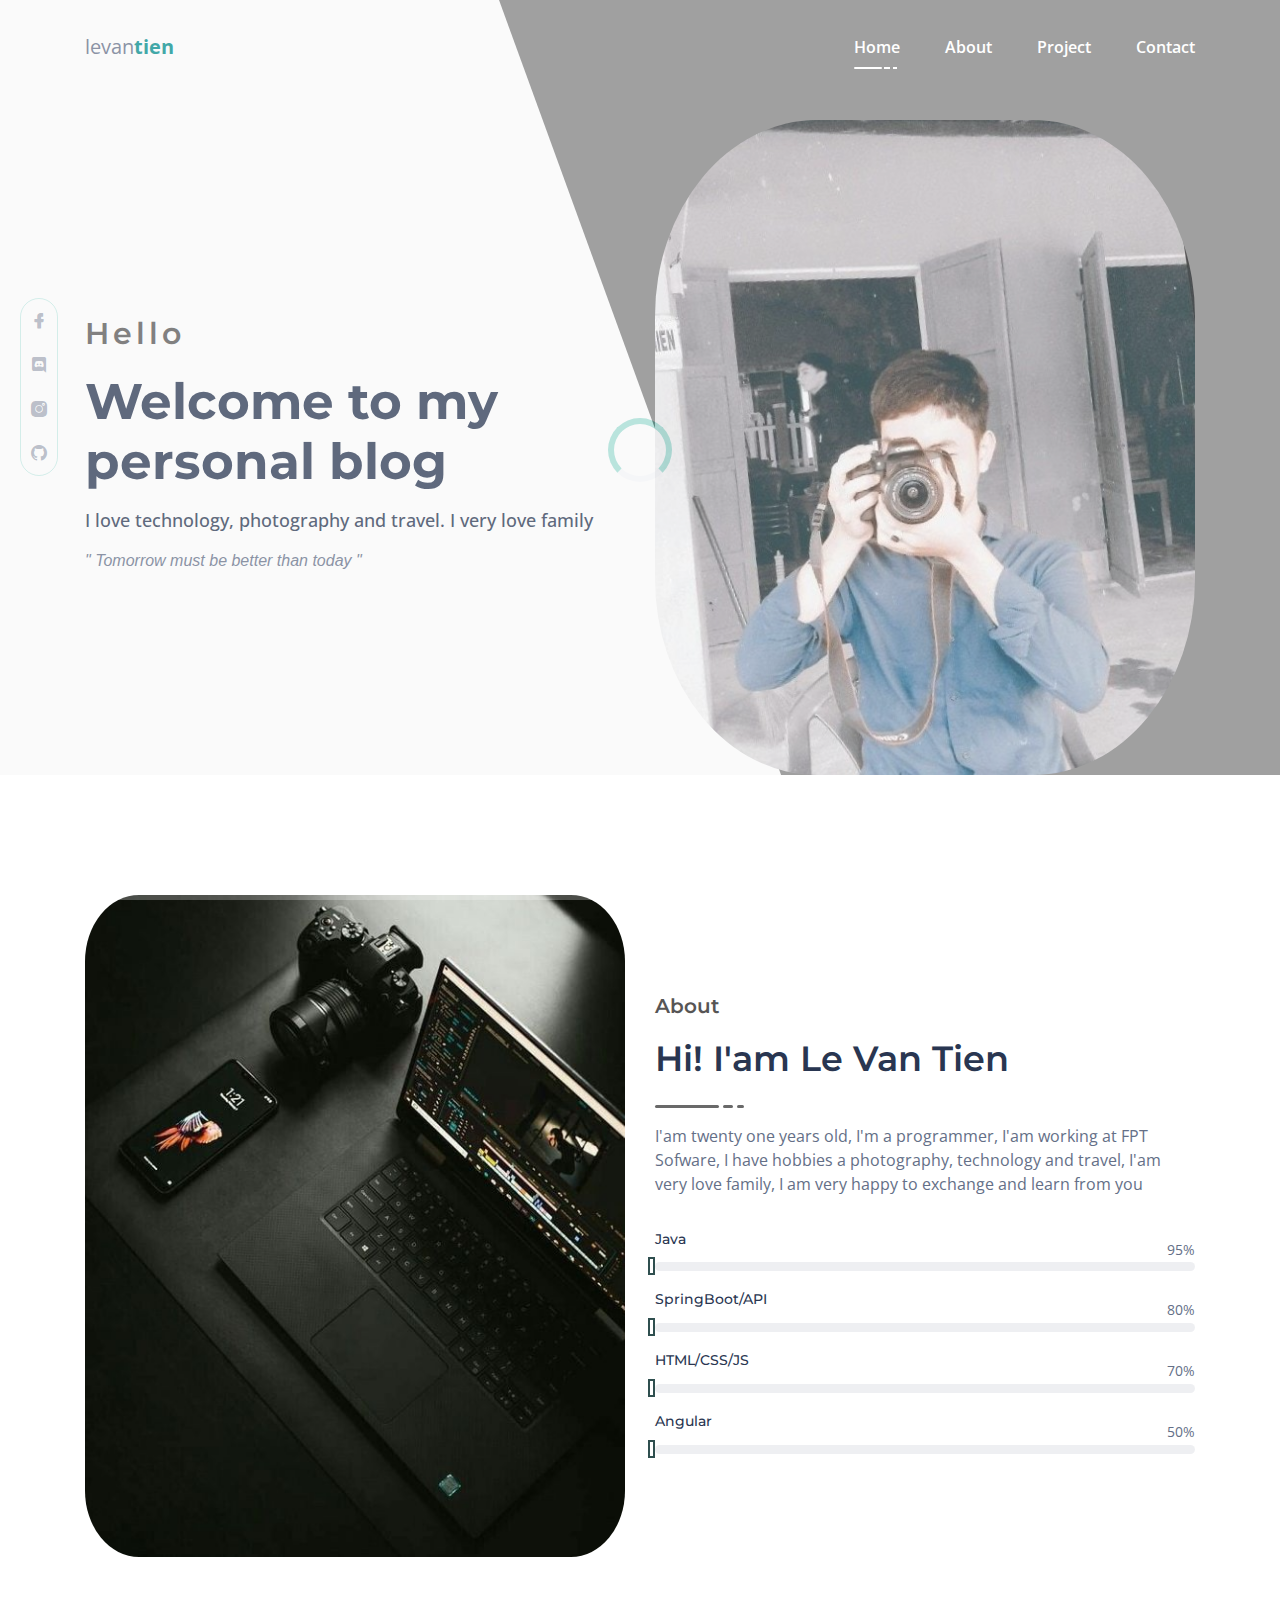
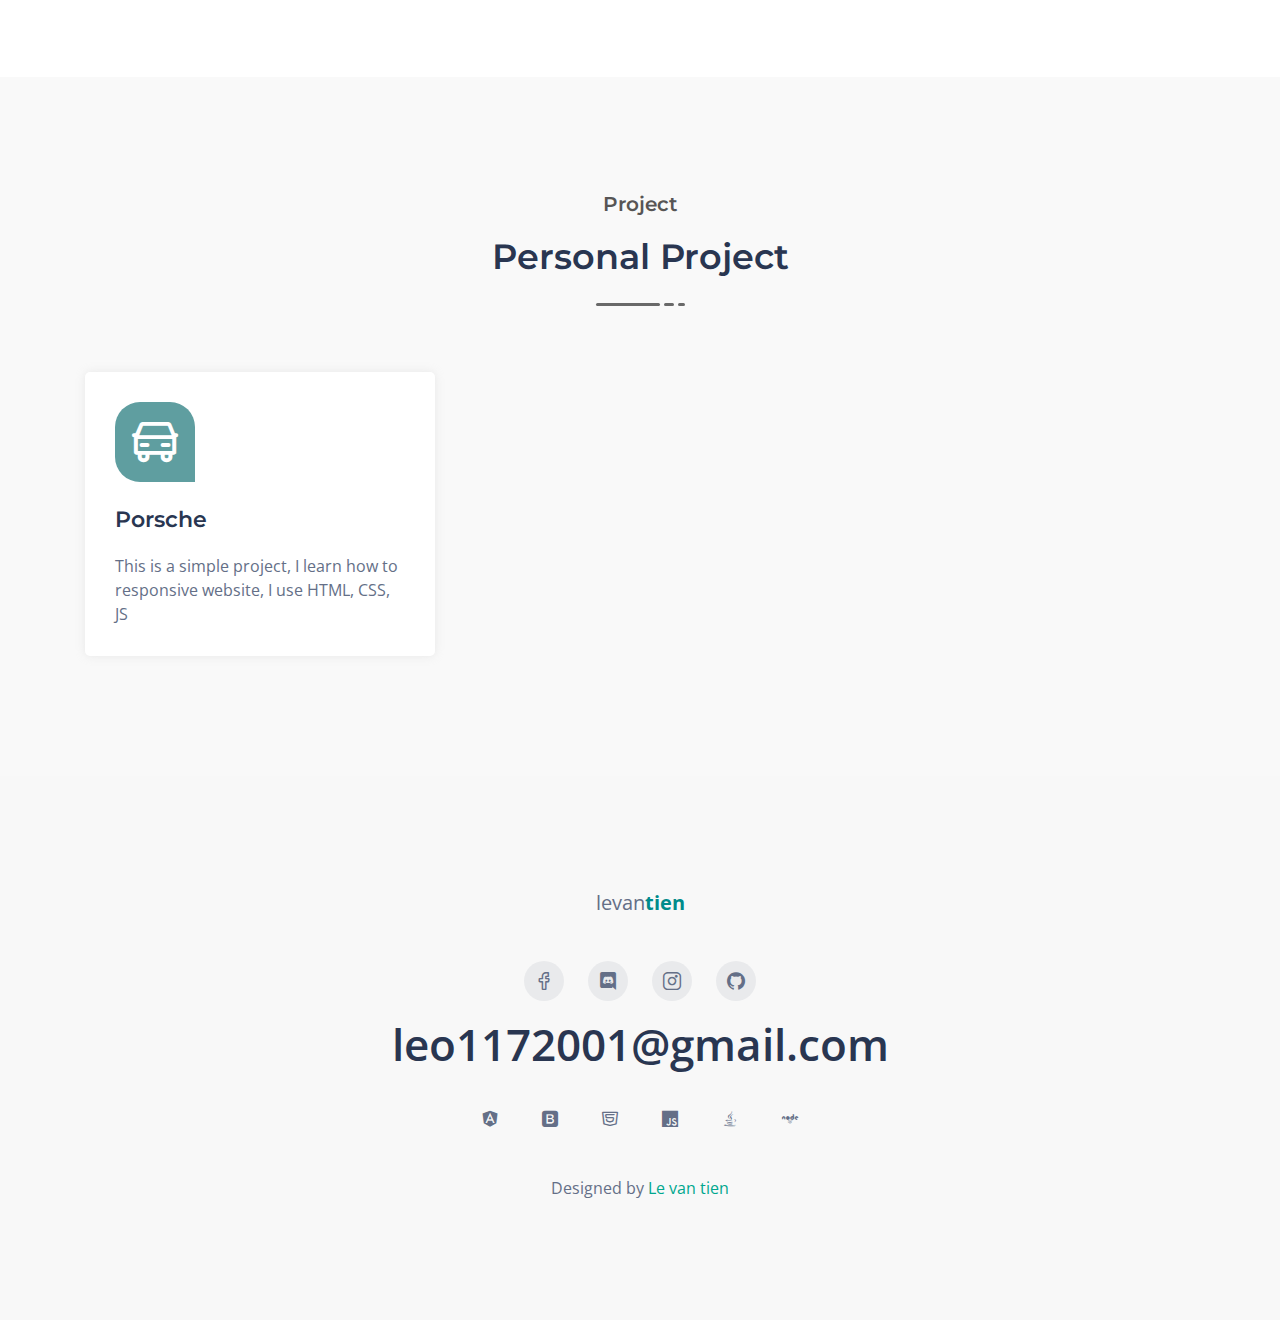
==== index.html @ 3867d3ed "update" ====
<!doctype html>
<html class="no-js" lang="en">

<head>
    <meta charset="utf-8">

    <!--====== Title ======-->
    <title>Lê Văn Tiền - Development</title>

    <meta name="description" content="">
    <meta name="viewport" content="width=device-width, initial-scale=1">

    <!--====== Favicon Icon ======-->
    <link rel="shortcut icon" href="assets/images/favicon.png" type="image/png">

    <!--====== Slick CSS ======-->
    <link rel="stylesheet" href="assets/css/animate.css">

    <!--====== LineIcons CSS ======-->
    <link rel="stylesheet" href="assets/css/lineicons.css">

    <!--====== Bootstrap CSS ======-->
    <link rel="stylesheet" href="assets/css/bootstrap.min.css">

    <!--====== Default CSS ======-->
    <link rel="stylesheet" href="assets/css/default.css">

    <!--====== Style CSS ======-->
    <link rel="stylesheet" href="assets/css/style.css">

</head>

<body>

    <!--====== PRELOADER PART START ======-->

    <div class="preloader">
        <div class="loader">
            <div class="ytp-spinner">
                <div class="ytp-spinner-container">
                    <div class="ytp-spinner-rotator">
                        <div class="ytp-spinner-left">
                            <div class="ytp-spinner-circle"></div>
                        </div>
                        <div class="ytp-spinner-right">
                            <div class="ytp-spinner-circle"></div>
                        </div>
                    </div>
                </div>
            </div>
        </div>
    </div>

    <!--====== PRELOADER PART ENDS ======-->


    <!--====== HEADER PART START ======-->

    <section class="header_area">
        <div class="header_navbar">
            <div class="container">
                <div class="row">
                    <div class="col-lg-12">
                        <nav class="navbar navbar-expand-lg">
                            <a class="navbar-brand" href="index.html">
                                <p style="font-size: 20px;">levan<b style="color: darkcyan;">tien</b></p>
                            </a>
                            <button class="navbar-toggler" type="button" data-toggle="collapse"
                                data-target="#navbarSupportedContent" aria-controls="navbarSupportedContent"
                                aria-expanded="false" aria-label="Toggle navigation">
                                <span class="toggler-icon"></span>
                                <span class="toggler-icon"></span>
                                <span class="toggler-icon"></span>
                            </button>

                            <div class="collapse navbar-collapse sub-menu-bar" id="navbarSupportedContent">
                                <ul id="nav" class="navbar-nav ml-auto">
                                    <li class="nav-item active">
                                        <a class="page-scroll" href="#home">Home<span></span></a>
                                    </li>
                                    <li class="nav-item">
                                        <a class="page-scroll" href="#about">About<span></span></a>
                                    </li>
                                    <li class="nav-item">
                                        <a class="page-scroll" href="#services">Project<span></span></a>
                                    </li>
                                    <li class="nav-item">
                                        <a class="page-scroll" href="#project">Contact<span></span></a>
                                    </li>
                                </ul>
                            </div> <!-- navbar collapse -->
                        </nav> <!-- navbar -->
                    </div>
                </div> <!-- row -->
            </div> <!-- container -->
        </div> <!-- header navbar -->

        <div id="home" class="header_hero">
            <ul class="header_social d-none d-lg-block">
                <li><a href="https://www.facebook.com/touliver.tien/"><i class="lni lni-facebook-filled"></i></a></li>
                <li><a href="#"><i class="lni lni-discord"></i></a></li>
                <li><a href="https://www.instagram.com/l.v.tien117/"><i class="lni lni-instagram-filled"></i></a></li>
                <li><a href="https://github.com/MoneyDevlp"><i class="lni lni-github-original"></i></a></li>
            </ul>
            <div class="container">
                <div class="row align-items-center justify-content-center justify-content-lg-between">
                    <div class="col-lg-6">
                        <div class="header_hero_content mt-45">
                            <h5 class="header_sub_title wow fadeInUp" data-wow-duration="1.3s" data-wow-delay="0.2s">
                                Hello</h5>
                            <h2 class="header_title wow fadeInUp" data-wow-duration="1.3s" data-wow-delay="0.5s">Welcome
                                to my personal blog
                            </h2>
                            <span class="wow fadeInUp" data-wow-duration="1.3s" data-wow-delay="0.8s">I love technology,
                                photography and travel. I very love family</span>
                            <p class="wow fadeInUp" data-wow-duration="1.3s" data-wow-delay="1.1s"
                                style="font-style: italic;font-family: 'Gill Sans', 'Gill Sans MT', Calibri, 'Trebuchet MS', sans-serif;">
                                " Tomorrow must be
                                better than today "</p>
                            <!-- <a href="#" rel="nofollow" class="main-btn wow fadeInUp" data-wow-duration="1.3s"
                                data-wow-delay="1.4s">Click here to<i class="lni lni-cool"></i></a> -->
                        </div> <!-- header hero content -->
                    </div>
                    <div class="col-lg-6 col-md-6 col-sm-7">
                        <div class="header_hero_image mt-50 wow fadeInRightBig" data-wow-duration="1.3s"
                            data-wow-delay="1.8s">
                            <img src="assets/images/vantien.jpg " style="border-radius: 30%;" alt="hero">
                        </div> <!-- header hero image -->
                    </div>
                </div> <!-- row -->
            </div> <!-- container -->
            <div class="header_hero_shape d-none d-lg-block"></div> <!-- header hero shape -->
        </div> <!-- header hero -->
    </section>

    <!--====== HEADER PART ENDS ======-->

    <!--====== ABOUT PART START ======-->

    <section id="about" class="about_area pt-70 pb-120">
        <div class="container">
            <div class="row align-items-center justify-content-center">
                <div class="col-lg-6 col-md-9">
                    <div class="about_image mt-50 wow fadeInRightBig" data-wow-duration="1.3s" data-wow-delay="0.5s">
                        <img src="assets/images/about.jpg" style="border-radius: 10%;" alt="Hero">
                    </div> <!-- about image -->
                </div>
                <div class="col-lg-6">
                    <div class="about_content mt-45 wow fadeInLeftBig" data-wow-duration="1.3s" data-wow-delay="0.5s">
                        <div class="section_title">
                            <h5 class="sub_title">About</h5>
                            <h3 class="main_title">Hi! I'am Le Van Tien</h3>
                            <ul class="line">
                                <li></li>
                                <li></li>
                                <li></li>
                            </ul>
                        </div> <!-- section title -->
                        <p>I'am twenty one years old, I'm a programmer, I'am working at FPT Sofware, I have hobbies a
                            photography, technology and travel, I'am very love family, I am very happy to exchange and
                            learn from you </p>
                        <div class="about_skills pt-15">
                            <div class="skill_item mt-20">
                                <div class="skill_header">
                                    <h6 class="skill_title">Java</h6>
                                    <div class="skill_percentage">
                                        <p><span class="counter">95</span>%</p>
                                    </div>
                                </div>
                                <div class="skill_bar">
                                    <div class="bar_inner">
                                        <div class="bar progress_line" data-width="95"></div>
                                    </div>
                                </div>
                            </div> <!-- skill item -->
                            <div class="skill_item mt-20">
                                <div class="skill_header">
                                    <h6 class="skill_title">SpringBoot/API</h6>
                                    <div class="skill_percentage">
                                        <p><span class="counter">80</span>%</p>
                                    </div>
                                </div>
                                <div class="skill_bar">
                                    <div class="bar_inner">
                                        <div class="bar progress_line" data-width="80"></div>
                                    </div>
                                </div>
                            </div> <!-- skill item -->
                            <div class="skill_item mt-20">
                                <div class="skill_header">
                                    <h6 class="skill_title">HTML/CSS/JS</h6>
                                    <div class="skill_percentage">
                                        <p><span class="counter">70</span>%</p>
                                    </div>
                                </div>
                                <div class="skill_bar">
                                    <div class="bar_inner">
                                        <div class="bar progress_line" data-width="70"></div>
                                    </div>
                                </div>
                            </div> <!-- skill item -->
                            <div class="skill_item mt-20">
                                <div class="skill_header">
                                    <h6 class="skill_title">Angular</h6>
                                    <div class="skill_percentage">
                                        <p><span class="counter">50</span>%</p>
                                    </div>
                                </div>
                                <div class="skill_bar">
                                    <div class="bar_inner">
                                        <div class="bar progress_line" data-width="50"></div>
                                    </div>
                                </div>
                            </div> <!-- skill item -->
                        </div> <!-- about skill -->
                    </div> <!-- about content -->
                </div>
            </div> <!-- row -->
        </div> <!-- container -->
    </section>

    <!--====== ABOUT PART ENDS ======-->

    <!--====== SERVICES PART START ======-->

    <section id="services" class="services_area pt-115 pb-120">
        <div class="container">
            <div class="row justify-content-center">
                <div class="col-lg-6">
                    <div class="section_title text-center pb-30">
                        <h5 class="sub_title">Project</h5>
                        <h3 class="main_title">Personal Project</h3>
                        <ul class="line">
                            <li></li>
                            <li></li>
                            <li></li>
                        </ul>
                    </div> <!-- section title -->
                </div>
            </div> <!-- row -->
            <div class="row">
                <div class="col-lg-4 col-sm-6">
                    <div class="single_service mt-30 wow fadeInUpBig" data-wow-duration="1.3s" data-wow-delay="0.2s">
                        <div class="service_icon">
                            <i class="lni lni-car-alt"></i>
                        </div>
                        <div class="service_content">
                            <h4 class="service_title"><a href="#">Porsche</a></h4>
                            <p>This is a simple project, I learn how to responsive website, I use HTML, CSS, JS</p>
                        </div>
                    </div> <!-- single service -->
                </div>
            </div> <!-- row -->
        </div> <!-- container -->
    </section>

    <!--====== SERVICES PART ENDS ======-->

    <!--====== FOOTER PART START ======-->

    <footer id="footer" class="footer_area gray-bg pt-115 pb-120">
        <div class="container">
            <div class="row">
                <div class="col-lg-12">
                    <div class="footer_content text-center">
                        <a href="#">
                            <p style="font-size: 20px;">levan<b style="color: darkcyan;">tien</b></p>
                        </a>
                        <ul class="footer_social">
                            <li><a href="https://www.facebook.com/touliver.tien/"><i class="lni lni-facebook"></i></a>
                            </li>
                            <li><a href="#"><i class="lni lni-discord"></i></a></li>
                            <li><a href="https://www.instagram.com/l.v.tien117/"><i class="lni lni-instagram"></i></a>
                            </li>
                            <li><a href="https://github.com/MoneyDevlp"><i class="lni lni-github-original"></i></a></li>
                        </ul>
                        <span class="email">leo1172001@gmail.com</span>
                        <ul class="footer_menu">
                            <li><i class="lni lni-angular"></i></li>
                            <li><i class="lni lni-bootstrap"></i></li>
                            <li><i class="lni lni-html5"></i></li>
                            <li><i class="lni lni-javascript"></i></li>
                            <li><i class="lni lni-java"></i></li>
                            <li><i class="lni lni-nodejs-alt"></i></li>
                        </ul>
                        <p class="credit pt-45">Designed by <a href="https://uideck.com/" rel="nofollow">Le van tien</a>
                        </p>
                    </div> <!-- footer content -->
                </div>
            </div> <!-- row -->
        </div> <!-- container -->
    </footer>

    <!--====== FOOTER PART ENDS ======-->

    <!--====== PART START ======-->

    <!--
    <section class="">
        <div class="container">
            <div class="row">
                <div class="col-lg-">
                    
                </div>
            </div>
        </div>
    </section>
-->

    <!--====== PART ENDS ======-->

    <!-- row -->


    <!--====== Jquery js ======-->
    <script src="assets/js/vendor/jquery-1.12.4.min.js"></script>
    <script src="assets/js/vendor/modernizr-3.7.1.min.js"></script>

    <!--====== Bootstrap js ======-->
    <script src="assets/js/popper.min.js"></script>
    <script src="assets/js/bootstrap.min.js"></script>


    <!--====== Appear js ======-->
    <script src="assets/js/jquery.appear.min.js"></script>

    <!--====== Scrolling Nav js ======-->
    <script src="assets/js/jquery.easing.min.js"></script>
    <script src="assets/js/scrolling-nav.js"></script>

    <!--====== Main js ======-->
    <script src="assets/js/main.js"></script>

</body>

</html>
---- assets/css/default.css ----
/* Deafult Margin & Padding */
/*-- Margin Top --*/
.mt-5 {
	margin-top: 5px;
}
.mt-10 {
	margin-top: 10px;
}
.mt-15 {
	margin-top: 15px;
}
.mt-20 {
	margin-top: 20px;
}
.mt-25 {
	margin-top: 25px;
}
.mt-30 {
	margin-top: 30px;
}
.mt-35 {
	margin-top: 35px;
}
.mt-40 {
	margin-top: 40px;
}
.mt-45 {
	margin-top: 45px;
}
.mt-50 {
	margin-top: 50px;
}
.mt-55 {
	margin-top: 55px;
}
.mt-60 {
	margin-top: 60px;
}
.mt-65 {
	margin-top: 65px;
}
.mt-70 {
	margin-top: 70px;
}
.mt-75 {
	margin-top: 75px;
}
.mt-80 {
	margin-top: 80px;
}
.mt-85 {
	margin-top: 85px;
}
.mt-90 {
	margin-top: 90px;
}
.mt-95 {
	margin-top: 95px;
}
.mt-100 {
	margin-top: 100px;
}
.mt-105 {
	margin-top: 105px;
}
.mt-110 {
	margin-top: 110px;
}
.mt-115 {
	margin-top: 115px;
}
.mt-120 {
	margin-top: 120px;
}
.mt-125 {
	margin-top: 125px;
}
.mt-130 {
	margin-top: 130px;
}
.mt-135 {
	margin-top: 135px;
}
.mt-140 {
	margin-top: 140px;
}
.mt-145 {
	margin-top: 145px;
}
.mt-150 {
	margin-top: 150px;
}
.mt-155 {
	margin-top: 155px;
}
.mt-160 {
	margin-top: 160px;
}
.mt-165 {
	margin-top: 165px;
}
.mt-170 {
	margin-top: 170px;
}
.mt-175 {
	margin-top: 175px;
}
.mt-180 {
	margin-top: 180px;
}
.mt-185 {
	margin-top: 185px;
}
.mt-190 {
	margin-top: 190px;
}
.mt-195 {
	margin-top: 195px;
}
.mt-200 {
	margin-top: 200px;
}
/*-- Margin Bottom --*/

.mb-5 {
	margin-bottom: 5px;
}
.mb-10 {
	margin-bottom: 10px;
}
.mb-15 {
	margin-bottom: 15px;
}
.mb-20 {
	margin-bottom: 20px;
}
.mb-25 {
	margin-bottom: 25px;
}
.mb-30 {
	margin-bottom: 30px;
}
.mb-35 {
	margin-bottom: 35px;
}
.mb-40 {
	margin-bottom: 40px;
}
.mb-45 {
	margin-bottom: 45px;
}
.mb-50 {
	margin-bottom: 50px;
}
.mb-55 {
	margin-bottom: 55px;
}
.mb-60 {
	margin-bottom: 60px;
}
.mb-65 {
	margin-bottom: 65px;
}
.mb-70 {
	margin-bottom: 70px;
}
.mb-75 {
	margin-bottom: 75px;
}
.mb-80 {
	margin-bottom: 80px;
}
.mb-85 {
	margin-bottom: 85px;
}
.mb-90 {
	margin-bottom: 90px;
}
.mb-95 {
	margin-bottom: 95px;
}
.mb-100 {
	margin-bottom: 100px;
}
.mb-105 {
	margin-bottom: 105px;
}
.mb-110 {
	margin-bottom: 110px;
}
.mb-115 {
	margin-bottom: 115px;
}
.mb-120 {
	margin-bottom: 120px;
}
.mb-125 {
	margin-bottom: 125px;
}
.mb-130 {
	margin-bottom: 130px;
}
.mb-135 {
	margin-bottom: 135px;
}
.mb-140 {
	margin-bottom: 140px;
}
.mb-145 {
	margin-bottom: 145px;
}
.mb-150 {
	margin-bottom: 150px;
}
.mb-155 {
	margin-bottom: 155px;
}
.mb-160 {
	margin-bottom: 160px;
}
.mb-165 {
	margin-bottom: 165px;
}
.mb-170 {
	margin-bottom: 170px;
}
.mb-175 {
	margin-bottom: 175px;
}
.mb-180 {
	margin-bottom: 180px;
}
.mb-185 {
	margin-bottom: 185px;
}
.mb-190 {
	margin-bottom: 190px;
}
.mb-195 {
	margin-bottom: 195px;
}
.mb-200 {
	margin-bottom: 200px;
}
/*-- margin left --*/
.ml-5 {
	margin-left: 5px;
}
.ml-10 {
	margin-left: 10px;
}
.ml-15 {
	margin-left: 15px;
}
.ml-20 {
	margin-left: 20px;
}
.ml-25 {
	margin-left: 25px;
}
.ml-30 {
	margin-left: 30px;
}
.ml-35 {
	margin-left: 35px;
}
.ml-40 {
	margin-left: 40px;
}
.ml-45 {
	margin-left: 45px;
}
.ml-50 {
	margin-left: 50px;
}
.ml-55 {
	margin-left: 55px;
}
.ml-60 {
	margin-left: 60px;
}
.ml-65 {
	margin-left: 65px;
}
.ml-70 {
	margin-left: 70px;
}
.ml-75 {
	margin-left: 75px;
}
.ml-80 {
	margin-left: 80px;
}
.ml-85 {
	margin-left: 85px;
}
.ml-90 {
	margin-left: 90px;
}
.ml-95 {
	margin-left: 95px;
}
.ml-100 {
	margin-left: 100px;
}
.ml-105 {
	margin-left: 105px;
}
.ml-110 {
	margin-left: 110px;
}
.ml-115 {
	margin-left: 115px;
}
.ml-120 {
	margin-left: 120px;
}
.ml-125 {
	margin-left: 125px;
}
.ml-130 {
	margin-left: 130px;
}
.ml-135 {
	margin-left: 135px;
}
.ml-140 {
	margin-left: 140px;
}
.ml-145 {
	margin-left: 145px;
}
.ml-150 {
	margin-left: 150px;
}
.ml-155 {
	margin-left: 155px;
}
.ml-160 {
	margin-left: 160px;
}
.ml-165 {
	margin-left: 165px;
}
.ml-170 {
	margin-left: 170px;
}
.ml-175 {
	margin-left: 175px;
}
.ml-180 {
	margin-left: 180px;
}
.ml-185 {
	margin-left: 185px;
}
.ml-190 {
	margin-left: 190px;
}
.ml-195 {
	margin-left: 195px;
}
.ml-200 {
	margin-left: 200px;
}
/*-- margin right --*/
.mr-5 {
	margin-right: 5px;
}
.mr-10 {
	margin-right: 10px;
}
.mr-15 {
	margin-right: 15px;
}
.mr-20 {
	margin-right: 20px;
}
.mr-25 {
	margin-right: 25px;
}
.mr-30 {
	margin-right: 30px;
}
.mr-35 {
	margin-right: 35px;
}
.mr-40 {
	margin-right: 40px;
}
.mr-45 {
	margin-right: 45px;
}
.mr-50 {
	margin-right: 50px;
}
.mr-55 {
	margin-right: 55px;
}
.mr-60 {
	margin-right: 60px;
}
.mr-65 {
	margin-right: 65px;
}
.mr-70 {
	margin-right: 70px;
}
.mr-75 {
	margin-right: 75px;
}
.mr-80 {
	margin-right: 80px;
}
.mr-85 {
	margin-right: 85px;
}
.mr-90 {
	margin-right: 90px;
}
.mr-95 {
	margin-right: 95px;
}
.mr-100 {
	margin-right: 100px;
}
.mr-105 {
	margin-right: 105px;
}
.mr-110 {
	margin-right: 110px;
}
.mr-115 {
	margin-right: 115px;
}
.mr-120 {
	margin-right: 120px;
}
.mr-125 {
	margin-right: 125px;
}
.mr-130 {
	margin-right: 130px;
}
.mr-135 {
	margin-right: 135px;
}
.mr-140 {
	margin-right: 140px;
}
.mr-145 {
	margin-right: 145px;
}
.mr-150 {
	margin-right: 150px;
}
.mr-155 {
	margin-right: 155px;
}
.mr-160 {
	margin-right: 160px;
}
.mr-165 {
	margin-right: 165px;
}
.mr-170 {
	margin-right: 170px;
}
.mr-175 {
	margin-right: 175px;
}
.mr-180 {
	margin-right: 180px;
}
.mr-185 {
	margin-right: 185px;
}
.mr-190 {
	margin-right: 190px;
}
.mr-195 {
	margin-right: 195px;
}
.mr-200 {
	margin-right: 200px;
}


/*-- Padding Top --*/

.pt-5 {
	padding-top: 5px;
}
.pt-10 {
	padding-top: 10px;
}
.pt-15 {
	padding-top: 15px;
}
.pt-20 {
	padding-top: 20px;
}
.pt-25 {
	padding-top: 25px;
}
.pt-30 {
	padding-top: 30px;
}
.pt-35 {
	padding-top: 35px;
}
.pt-40 {
	padding-top: 40px;
}
.pt-45 {
	padding-top: 45px;
}
.pt-50 {
	padding-top: 50px;
}
.pt-55 {
	padding-top: 55px;
}
.pt-60 {
	padding-top: 60px;
}
.pt-65 {
	padding-top: 65px;
}
.pt-70 {
	padding-top: 70px;
}
.pt-75 {
	padding-top: 75px;
}
.pt-80 {
	padding-top: 80px;
}
.pt-85 {
	padding-top: 85px;
}
.pt-90 {
	padding-top: 90px;
}
.pt-95 {
	padding-top: 95px;
}
.pt-100 {
	padding-top: 100px;
}
.pt-105 {
	padding-top: 105px;
}
.pt-110 {
	padding-top: 110px;
}
.pt-115 {
	padding-top: 115px;
}
.pt-120 {
	padding-top: 120px;
}
.pt-125 {
	padding-top: 125px;
}
.pt-130 {
	padding-top: 130px;
}
.pt-135 {
	padding-top: 135px;
}
.pt-140 {
	padding-top: 140px;
}
.pt-145 {
	padding-top: 145px;
}
.pt-150 {
	padding-top: 150px;
}
.pt-155 {
	padding-top: 155px;
}
.pt-160 {
	padding-top: 160px;
}
.pt-165 {
	padding-top: 165px;
}
.pt-170 {
	padding-top: 170px;
}
.pt-175 {
	padding-top: 175px;
}
.pt-180 {
	padding-top: 180px;
}
.pt-185 {
	padding-top: 185px;
}
.pt-190 {
	padding-top: 190px;
}
.pt-195 {
	padding-top: 195px;
}
.pt-200 {
	padding-top: 200px;
}
/*-- Padding Bottom --*/

.pb-5 {
	padding-bottom: 5px;
}
.pb-10 {
	padding-bottom: 10px;
}
.pb-15 {
	padding-bottom: 15px;
}
.pb-20 {
	padding-bottom: 20px;
}
.pb-25 {
	padding-bottom: 25px;
}
.pb-30 {
	padding-bottom: 30px;
}
.pb-35 {
	padding-bottom: 35px;
}
.pb-40 {
	padding-bottom: 40px;
}
.pb-45 {
	padding-bottom: 45px;
}
.pb-50 {
	padding-bottom: 50px;
}
.pb-55 {
	padding-bottom: 55px;
}
.pb-60 {
	padding-bottom: 60px;
}
.pb-65 {
	padding-bottom: 65px;
}
.pb-70 {
	padding-bottom: 70px;
}
.pb-75 {
	padding-bottom: 75px;
}
.pb-80 {
	padding-bottom: 80px;
}
.pb-85 {
	padding-bottom: 85px;
}
.pb-90 {
	padding-bottom: 90px;
}
.pb-95 {
	padding-bottom: 95px;
}
.pb-100 {
	padding-bottom: 100px;
}
.pb-105 {
	padding-bottom: 105px;
}
.pb-110 {
	padding-bottom: 110px;
}
.pb-115 {
	padding-bottom: 115px;
}
.pb-120 {
	padding-bottom: 120px;
}
.pb-125 {
	padding-bottom: 125px;
}
.pb-130 {
	padding-bottom: 130px;
}
.pb-135 {
	padding-bottom: 135px;
}
.pb-140 {
	padding-bottom: 140px;
}
.pb-145 {
	padding-bottom: 145px;
}
.pb-150 {
	padding-bottom: 150px;
}
.pb-155 {
	padding-bottom: 155px;
}
.pb-160 {
	padding-bottom: 160px;
}
.pb-165 {
	padding-bottom: 165px;
}
.pb-170 {
	padding-bottom: 170px;
}
.pb-175 {
	padding-bottom: 175px;
}
.pb-180 {
	padding-bottom: 180px;
}
.pb-185 {
	padding-bottom: 185px;
}
.pb-190 {
	padding-bottom: 190px;
}
.pb-195 {
	padding-bottom: 195px;
}
.pb-200 {
	padding-bottom: 200px;
}

/*-- Padding left --*/

.pl-0 {
	padding-left: 0px;
}
.pl-5 {
	padding-left: 5px;
}
.pl-10 {
	padding-left: 10px;
}
.pl-15 {
	padding-left: 15px;
}
.pl-20 {
	padding-left: 20px;
}
.pl-25 {
	padding-left: 25px;
}
.pl-30 {
	padding-left: 30px;
}
.pl-35 {
	padding-left: 35px;
}
.pl-40 {
	padding-left: 40px;
}
.pl-45 {
	padding-left: 45px;
}
.pl-50 {
	padding-left: 50px;
}
.pl-55 {
	padding-left: 55px;
}
.pl-60 {
	padding-left: 60px;
}
.pl-65 {
	padding-left: 65px;
}
.pl-70 {
	padding-left: 70px;
}
.pl-75 {
	padding-left: 75px;
}
.pl-80 {
	padding-left: 80px;
}
.pl-85 {
	padding-left: 85px;
}
.pl-90 {
	padding-left: 90px;
}
.pl-100 {
	padding-left: 100px;
}
.pl-105 {
	padding-left: 105px;
}
.pl-110 {
	padding-left: 110px;
}
.pl-115 {
	padding-left: 115px;
}
.pl-120 {
	padding-left: 120px;
}
.pl-125 {
	padding-left: 125px;
}
/*-- Padding right --*/

.pr-0 {
	padding-right: 0px;
}
.pr-5 {
	padding-right: 5px;
}
.pr-10 {
	padding-right: 10px;
}
.pr-15 {
	padding-right: 15px;
}
.pr-20 {
	padding-right: 20px;
}
.pr-25 {
	padding-right: 25px;
}
.pr-30 {
	padding-right: 30px;
}
.pr-35 {
	padding-right: 35px;
}
.pr-40 {
	padding-right: 40px;
}
.pr-45 {
	padding-right: 45px;
}
.pr-50 {
	padding-right: 50px;
}
.pr-55 {
	padding-right: 55px;
}
.pr-60 {
	padding-right: 60px;
}
.pr-65 {
	padding-right: 65px;
}
.pr-70 {
	padding-right: 70px;
}
.pr-75 {
	padding-right: 75px;
}
.pr-80 {
	padding-right: 80px;
}
.pr-85 {
	padding-right: 85px;
}
.pr-90 {
	padding-right: 90px;
}
.pr-95 {
	padding-right: 95px;
}
.pr-100 {
	padding-right: 100px;
}
.pr-105 {
	padding-right: 105px;
}
/* Background Color */

.gray-bg {
	background: #F8F8F8;
}
.white-bg {
	background: #fff;
}
.black-bg {
	background: #222;
}
/* Color */

.white {
	color: #fff;
}
.black {
	color: #222;
}
/* black overlay */

[data-overlay] {
	position: relative;
}
[data-overlay]::before {
	background: #000 none repeat scroll 0 0;
	content: "";
	height: 100%;
	left: 0;
	position: absolute;
	top: 0;
	width: 100%;
	z-index: 1;
}
[data-overlay="3"]::before {
	opacity: 0.3;
}
[data-overlay="4"]::before {
	opacity: 0.4;
}
[data-overlay="5"]::before {
	opacity: 0.5;
}
[data-overlay="6"]::before {
	opacity: 0.6;
}
[data-overlay="7"]::before {
	opacity: 0.7;
}
[data-overlay="8"]::before {
	opacity: 0.8;
}
[data-overlay="9"]::before {
	opacity: 0.9;
}
---- assets/css/style.css ----
/*-----------------------------------------------------------------------------------

    Template Name: Freelancer - CV and Personal Portfolio Template
    Template URI: uideck.com
    Description: Freelancer - CV and Personal Portfolio Template
    Author: UIdeck
    Author URI: uideck.com
    Version: 1.0

-----------------------------------------------------------------------------------

    CSS INDEX
    ===================

    01. Theme default CSS
	02. Header
    03. Hero
	04. Footer

-----------------------------------------------------------------------------------*/
/*===========================
      01.COMMON css 
===========================*/
@import url("https://fonts.googleapis.com/css?family=Montserrat:300,400,500,600,700,800|Open+Sans:400,600,700&display=swap");
body {
  font-family: "Open Sans", sans-serif;
  font-weight: normal;
  font-style: normal;
  color: #646F87; }

* {
  margin: 0;
  padding: 0;
  -webkit-box-sizing: border-box;
  -moz-box-sizing: border-box;
  box-sizing: border-box; }

img {
  max-width: 100%; }

a:focus,
input:focus,
textarea:focus,
button:focus {
  text-decoration: none;
  outline: none; }

a {
  color: #00A78E; }

a:focus,
a:hover {
  text-decoration: none; }

i,
span,
a {
  display: inline-block; }

audio,
canvas,
iframe,
img,
svg,
video {
  vertical-align: middle; }

h1,
h2,
h3,
h4,
h5,
h6 {
  font-family: "Montserrat", sans-serif;
  font-weight: 700;
  color: #293651;
  margin: 0px; }

h1 {
  font-size: 48px; }

h2 {
  font-size: 36px; }

h3 {
  font-size: 28px; }

h4 {
  font-size: 22px; }

h5 {
  font-size: 18px; }

h6 {
  font-size: 16px; }

ul, ol {
  margin: 0px;
  padding: 0px;
  list-style-type: none; }

p {
  font-size: 16px;
  font-weight: 400;
  line-height: 24px;
  color: #646F87;
  margin: 0px; }

.bg_cover {
  background-position: center center;
  background-size: cover;
  background-repeat: no-repeat;
  width: 100%;
  height: 100%; }

/*===== All Button Style =====*/
.main-btn {
  display: inline-block;
  font-weight: 600;
  text-align: center;
  white-space: nowrap;
  vertical-align: middle;
  -webkit-user-select: none;
  -moz-user-select: none;
  -ms-user-select: none;
  user-select: none;
  padding: 0 40px;
  font-size: 16px;
  line-height: 55px;
  height: 55px;
  border-radius: 5px;
  color: #fff;
  cursor: pointer;
  z-index: 5;
  -webkit-transition: all 0.4s ease-out 0s;
  -moz-transition: all 0.4s ease-out 0s;
  -ms-transition: all 0.4s ease-out 0s;
  -o-transition: all 0.4s ease-out 0s;
  transition: all 0.4s ease-out 0s;
  background-color: #00A78E; }
  @media (max-width: 767px) {
    .main-btn {
      padding: 0 30px;
      height: 45px;
      line-height: 45px; } }
  .main-btn:hover {
    background-color: rgba(0, 167, 142, 0.7);
    color: #fff; }
  .main-btn.main-btn-2 {
    background-color: transparent;
    color: #646F87;
    border: 2px solid #646F87;
    line-height: 51px; }
    @media (max-width: 767px) {
      .main-btn.main-btn-2 {
        line-height: 41px; } }
    .main-btn.main-btn-2:hover {
      background-color: rgba(100, 111, 135, 0.2);
      color: #646F87; }

/*===== All Section Title Style =====*/
.section_title .sub_title {
  font-size: 20px;
  font-weight: 600;
  color: #575555; }
  @media (max-width: 767px) {
    .section_title .sub_title {
      font-size: 16px; } }
  @media only screen and (min-width: 576px) and (max-width: 767px) {
    .section_title .sub_title {
      font-size: 18px; } }
.section_title .main_title {
  font-size: 35px;
  font-weight: 600;
  margin-top: 20px; }
  @media (max-width: 767px) {
    .section_title .main_title {
      font-size: 22px; } }
  @media only screen and (min-width: 576px) and (max-width: 767px) {
    .section_title .main_title {
      font-size: 26px; } }
.section_title .line {
  padding-top: 10px; }
  .section_title .line li {
    display: inline-block;
    background-color: dimgrey;
    border-radius: 50px;
    height: 3px; }
    .section_title .line li:nth-of-type(1) {
      width: 64px; }
    .section_title .line li:nth-of-type(2) {
      width: 10px; }
    .section_title .line li:nth-of-type(3) {
      width: 7px; }

/*===== All Preloader Style =====*/
.preloader {
  /* Body Overlay */
  position: fixed;
  top: 0;
  left: 0;
  display: table;
  height: 100%;
  width: 100%;
  /* Change Background Color */
  background: #fff;
  z-index: 99999; }
  .preloader .loader {
    display: table-cell;
    vertical-align: middle;
    text-align: center; }
    .preloader .loader .ytp-spinner {
      position: absolute;
      left: 50%;
      top: 50%;
      width: 64px;
      margin-left: -32px;
      z-index: 18;
      pointer-events: none; }
      .preloader .loader .ytp-spinner .ytp-spinner-container {
        pointer-events: none;
        position: absolute;
        width: 100%;
        padding-bottom: 100%;
        top: 50%;
        left: 50%;
        margin-top: -50%;
        margin-left: -50%;
        -webkit-animation: ytp-spinner-linspin 1568.23529647ms linear infinite;
        -moz-animation: ytp-spinner-linspin 1568.23529647ms linear infinite;
        -o-animation: ytp-spinner-linspin 1568.23529647ms linear infinite;
        animation: ytp-spinner-linspin 1568.23529647ms linear infinite; }
        .preloader .loader .ytp-spinner .ytp-spinner-container .ytp-spinner-rotator {
          position: absolute;
          width: 100%;
          height: 100%;
          -webkit-animation: ytp-spinner-easespin 5332ms cubic-bezier(0.4, 0, 0.2, 1) infinite both;
          -moz-animation: ytp-spinner-easespin 5332ms cubic-bezier(0.4, 0, 0.2, 1) infinite both;
          -o-animation: ytp-spinner-easespin 5332ms cubic-bezier(0.4, 0, 0.2, 1) infinite both;
          animation: ytp-spinner-easespin 5332ms cubic-bezier(0.4, 0, 0.2, 1) infinite both; }
          .preloader .loader .ytp-spinner .ytp-spinner-container .ytp-spinner-rotator .ytp-spinner-left {
            position: absolute;
            top: 0;
            left: 0;
            bottom: 0;
            overflow: hidden;
            right: 50%; }
          .preloader .loader .ytp-spinner .ytp-spinner-container .ytp-spinner-rotator .ytp-spinner-right {
            position: absolute;
            top: 0;
            right: 0;
            bottom: 0;
            overflow: hidden;
            left: 50%; }
    .preloader .loader .ytp-spinner-circle {
      box-sizing: border-box;
      position: absolute;
      width: 200%;
      height: 100%;
      border-style: solid;
      /* Spinner Color */
      border-color: #00A78E #00A78E #eceff8;
      border-radius: 50%;
      border-width: 6px; }
    .preloader .loader .ytp-spinner-left .ytp-spinner-circle {
      left: 0;
      right: -100%;
      border-right-color: #eceff8;
      -webkit-animation: ytp-spinner-left-spin 1333ms cubic-bezier(0.4, 0, 0.2, 1) infinite both;
      -moz-animation: ytp-spinner-left-spin 1333ms cubic-bezier(0.4, 0, 0.2, 1) infinite both;
      -o-animation: ytp-spinner-left-spin 1333ms cubic-bezier(0.4, 0, 0.2, 1) infinite both;
      animation: ytp-spinner-left-spin 1333ms cubic-bezier(0.4, 0, 0.2, 1) infinite both; }
    .preloader .loader .ytp-spinner-right .ytp-spinner-circle {
      left: -100%;
      right: 0;
      border-left-color: #eceff8;
      -webkit-animation: ytp-right-spin 1333ms cubic-bezier(0.4, 0, 0.2, 1) infinite both;
      -moz-animation: ytp-right-spin 1333ms cubic-bezier(0.4, 0, 0.2, 1) infinite both;
      -o-animation: ytp-right-spin 1333ms cubic-bezier(0.4, 0, 0.2, 1) infinite both;
      animation: ytp-right-spin 1333ms cubic-bezier(0.4, 0, 0.2, 1) infinite both; }

/* Preloader Animations */
@-webkit-keyframes ytp-spinner-linspin {
  to {
    -webkit-transform: rotate(360deg);
    -moz-transform: rotate(360deg);
    -ms-transform: rotate(360deg);
    -o-transform: rotate(360deg);
    transform: rotate(360deg); } }
@keyframes ytp-spinner-linspin {
  to {
    -webkit-transform: rotate(360deg);
    -moz-transform: rotate(360deg);
    -ms-transform: rotate(360deg);
    -o-transform: rotate(360deg);
    transform: rotate(360deg); } }
@-webkit-keyframes ytp-spinner-easespin {
  12.5% {
    -webkit-transform: rotate(135deg);
    -moz-transform: rotate(135deg);
    -ms-transform: rotate(135deg);
    -o-transform: rotate(135deg);
    transform: rotate(135deg); }
  25% {
    -webkit-transform: rotate(270deg);
    -moz-transform: rotate(270deg);
    -ms-transform: rotate(270deg);
    -o-transform: rotate(270deg);
    transform: rotate(270deg); }
  37.5% {
    -webkit-transform: rotate(405deg);
    -moz-transform: rotate(405deg);
    -ms-transform: rotate(405deg);
    -o-transform: rotate(405deg);
    transform: rotate(405deg); }
  50% {
    -webkit-transform: rotate(540deg);
    -moz-transform: rotate(540deg);
    -ms-transform: rotate(540deg);
    -o-transform: rotate(540deg);
    transform: rotate(540deg); }
  62.5% {
    -webkit-transform: rotate(675deg);
    -moz-transform: rotate(675deg);
    -ms-transform: rotate(675deg);
    -o-transform: rotate(675deg);
    transform: rotate(675deg); }
  75% {
    -webkit-transform: rotate(810deg);
    -moz-transform: rotate(810deg);
    -ms-transform: rotate(810deg);
    -o-transform: rotate(810deg);
    transform: rotate(810deg); }
  87.5% {
    -webkit-transform: rotate(945deg);
    -moz-transform: rotate(945deg);
    -ms-transform: rotate(945deg);
    -o-transform: rotate(945deg);
    transform: rotate(945deg); }
  to {
    -webkit-transform: rotate(1080deg);
    -moz-transform: rotate(1080deg);
    -ms-transform: rotate(1080deg);
    -o-transform: rotate(1080deg);
    transform: rotate(1080deg); } }
@keyframes ytp-spinner-easespin {
  12.5% {
    -webkit-transform: rotate(135deg);
    -moz-transform: rotate(135deg);
    -ms-transform: rotate(135deg);
    -o-transform: rotate(135deg);
    transform: rotate(135deg); }
  25% {
    -webkit-transform: rotate(270deg);
    -moz-transform: rotate(270deg);
    -ms-transform: rotate(270deg);
    -o-transform: rotate(270deg);
    transform: rotate(270deg); }
  37.5% {
    -webkit-transform: rotate(405deg);
    -moz-transform: rotate(405deg);
    -ms-transform: rotate(405deg);
    -o-transform: rotate(405deg);
    transform: rotate(405deg); }
  50% {
    -webkit-transform: rotate(540deg);
    -moz-transform: rotate(540deg);
    -ms-transform: rotate(540deg);
    -o-transform: rotate(540deg);
    transform: rotate(540deg); }
  62.5% {
    -webkit-transform: rotate(675deg);
    -moz-transform: rotate(675deg);
    -ms-transform: rotate(675deg);
    -o-transform: rotate(675deg);
    transform: rotate(675deg); }
  75% {
    -webkit-transform: rotate(810deg);
    -moz-transform: rotate(810deg);
    -ms-transform: rotate(810deg);
    -o-transform: rotate(810deg);
    transform: rotate(810deg); }
  87.5% {
    -webkit-transform: rotate(945deg);
    -moz-transform: rotate(945deg);
    -ms-transform: rotate(945deg);
    -o-transform: rotate(945deg);
    transform: rotate(945deg); }
  to {
    -webkit-transform: rotate(1080deg);
    -moz-transform: rotate(1080deg);
    -ms-transform: rotate(1080deg);
    -o-transform: rotate(1080deg);
    transform: rotate(1080deg); } }
@-webkit-keyframes ytp-spinner-left-spin {
  0% {
    -webkit-transform: rotate(130deg);
    -moz-transform: rotate(130deg);
    -ms-transform: rotate(130deg);
    -o-transform: rotate(130deg);
    transform: rotate(130deg); }
  50% {
    -webkit-transform: rotate(-5deg);
    -moz-transform: rotate(-5deg);
    -ms-transform: rotate(-5deg);
    -o-transform: rotate(-5deg);
    transform: rotate(-5deg); }
  to {
    -webkit-transform: rotate(130deg);
    -moz-transform: rotate(130deg);
    -ms-transform: rotate(130deg);
    -o-transform: rotate(130deg);
    transform: rotate(130deg); } }
@keyframes ytp-spinner-left-spin {
  0% {
    -webkit-transform: rotate(130deg);
    -moz-transform: rotate(130deg);
    -ms-transform: rotate(130deg);
    -o-transform: rotate(130deg);
    transform: rotate(130deg); }
  50% {
    -webkit-transform: rotate(-5deg);
    -moz-transform: rotate(-5deg);
    -ms-transform: rotate(-5deg);
    -o-transform: rotate(-5deg);
    transform: rotate(-5deg); }
  to {
    -webkit-transform: rotate(130deg);
    -moz-transform: rotate(130deg);
    -ms-transform: rotate(130deg);
    -o-transform: rotate(130deg);
    transform: rotate(130deg); } }
@-webkit-keyframes ytp-right-spin {
  0% {
    -webkit-transform: rotate(-130deg);
    -moz-transform: rotate(-130deg);
    -ms-transform: rotate(-130deg);
    -o-transform: rotate(-130deg);
    transform: rotate(-130deg); }
  50% {
    -webkit-transform: rotate(5deg);
    -moz-transform: rotate(5deg);
    -ms-transform: rotate(5deg);
    -o-transform: rotate(5deg);
    transform: rotate(5deg); }
  to {
    -webkit-transform: rotate(-130deg);
    -moz-transform: rotate(-130deg);
    -ms-transform: rotate(-130deg);
    -o-transform: rotate(-130deg);
    transform: rotate(-130deg); } }
@keyframes ytp-right-spin {
  0% {
    -webkit-transform: rotate(-130deg);
    -moz-transform: rotate(-130deg);
    -ms-transform: rotate(-130deg);
    -o-transform: rotate(-130deg);
    transform: rotate(-130deg); }
  50% {
    -webkit-transform: rotate(5deg);
    -moz-transform: rotate(5deg);
    -ms-transform: rotate(5deg);
    -o-transform: rotate(5deg);
    transform: rotate(5deg); }
  to {
    -webkit-transform: rotate(-130deg);
    -moz-transform: rotate(-130deg);
    -ms-transform: rotate(-130deg);
    -o-transform: rotate(-130deg);
    transform: rotate(-130deg); } }
/*===========================
        02.HEADER css 
===========================*/
/*===== NAVBAR =====*/
.header_navbar {
  position: absolute;
  top: 0;
  left: 0;
  width: 100%;
  z-index: 99;
  -webkit-transition: all 0.3s ease-out 0s;
  -moz-transition: all 0.3s ease-out 0s;
  -ms-transition: all 0.3s ease-out 0s;
  -o-transition: all 0.3s ease-out 0s;
  transition: all 0.3s ease-out 0s; }

.sticky {
  position: fixed;
  z-index: 99;
  background-color: #fff;
  -webkit-box-shadow: 0px 20px 50px 0px rgba(0, 0, 0, 0.05);
  -moz-box-shadow: 0px 20px 50px 0px rgba(0, 0, 0, 0.05);
  box-shadow: 0px 20px 50px 0px rgba(0, 0, 0, 0.05);
  -webkit-transition: all 0.3s ease-out 0s;
  -moz-transition: all 0.3s ease-out 0s;
  -ms-transition: all 0.3s ease-out 0s;
  -o-transition: all 0.3s ease-out 0s;
  transition: all 0.3s ease-out 0s; }
  .sticky .navbar {
    padding: 10px 0; }

.navbar {
  padding: 25px 0;
  border-radius: 5px;
  position: relative;
  -webkit-transition: all 0.3s ease-out 0s;
  -moz-transition: all 0.3s ease-out 0s;
  -ms-transition: all 0.3s ease-out 0s;
  -o-transition: all 0.3s ease-out 0s;
  transition: all 0.3s ease-out 0s; }

.navbar-brand {
  padding: 0; }

.navbar-toggler {
  padding: 0; }
  .navbar-toggler .toggler-icon {
    width: 30px;
    height: 2px;
    background-color: #293651;
    display: block;
    margin: 5px 0;
    position: relative;
    -webkit-transition: all 0.3s ease-out 0s;
    -moz-transition: all 0.3s ease-out 0s;
    -ms-transition: all 0.3s ease-out 0s;
    -o-transition: all 0.3s ease-out 0s;
    transition: all 0.3s ease-out 0s; }
  .navbar-toggler.active .toggler-icon:nth-of-type(1) {
    -webkit-transform: rotate(45deg);
    -moz-transform: rotate(45deg);
    -ms-transform: rotate(45deg);
    -o-transform: rotate(45deg);
    transform: rotate(45deg);
    top: 7px; }
  .navbar-toggler.active .toggler-icon:nth-of-type(2) {
    opacity: 0; }
  .navbar-toggler.active .toggler-icon:nth-of-type(3) {
    -webkit-transform: rotate(135deg);
    -moz-transform: rotate(135deg);
    -ms-transform: rotate(135deg);
    -o-transform: rotate(135deg);
    transform: rotate(135deg);
    top: -7px; }

@media only screen and (min-width: 768px) and (max-width: 991px) {
  .navbar-collapse {
    position: absolute;
    top: 100%;
    left: 0;
    width: 100%;
    background-color: #fff;
    z-index: 9;
    -webkit-box-shadow: 0px 15px 20px 0px rgba(0, 0, 0, 0.1);
    -moz-box-shadow: 0px 15px 20px 0px rgba(0, 0, 0, 0.1);
    box-shadow: 0px 15px 20px 0px rgba(0, 0, 0, 0.1);
    padding: 5px 12px; } }
@media (max-width: 767px) {
  .navbar-collapse {
    position: absolute;
    top: 100%;
    left: 0;
    width: 100%;
    background-color: #fff;
    z-index: 9;
    -webkit-box-shadow: 0px 15px 20px 0px rgba(0, 0, 0, 0.1);
    -moz-box-shadow: 0px 15px 20px 0px rgba(0, 0, 0, 0.1);
    box-shadow: 0px 15px 20px 0px rgba(0, 0, 0, 0.1);
    padding: 5px 12px; } }

.navbar-nav .nav-item {
  margin-left: 45px;
  position: relative; }
  @media only screen and (min-width: 992px) and (max-width: 1199px) {
    .navbar-nav .nav-item {
      margin-left: 30px; } }
  @media only screen and (min-width: 768px) and (max-width: 991px) {
    .navbar-nav .nav-item {
      margin: 0; } }
  @media (max-width: 767px) {
    .navbar-nav .nav-item {
      margin: 0; } }
  .navbar-nav .nav-item a {
    font-size: 16px;
    font-weight: 600;
    color: #fff;
    -webkit-transition: all 0.3s ease-out 0s;
    -moz-transition: all 0.3s ease-out 0s;
    -ms-transition: all 0.3s ease-out 0s;
    -o-transition: all 0.3s ease-out 0s;
    transition: all 0.3s ease-out 0s;
    padding: 10px 0;
    position: relative;
    font-family: "Open Sans", sans-serif;
    position: relative; }
    @media only screen and (min-width: 768px) and (max-width: 991px) {
      .navbar-nav .nav-item a {
        display: block;
        padding: 4px 0;
        color: #293651; } }
    @media (max-width: 767px) {
      .navbar-nav .nav-item a {
        display: block;
        padding: 4px 0;
        color: #293651; } }
    .navbar-nav .nav-item a span {
      width: 0;
      height: 2px;
      background-color: #fff;
      position: absolute;
      left: 0;
      bottom: 0;
      border-radius: 50px;
      opacity: 0;
      visibility: hidden;
      -webkit-transition: all 0.3s ease-out 0s;
      -moz-transition: all 0.3s ease-out 0s;
      -ms-transition: all 0.3s ease-out 0s;
      -o-transition: all 0.3s ease-out 0s;
      transition: all 0.3s ease-out 0s; }
      .navbar-nav .nav-item a span::before {
        position: absolute;
        content: '';
        width: 0;
        height: 2px;
        background-color: #fff;
        left: 110%; }
      .navbar-nav .nav-item a span::after {
        position: absolute;
        content: '';
        width: 0;
        height: 2px;
        background-color: #fff;
        left: 140%; }
  .navbar-nav .nav-item.active > a span, .navbar-nav .nav-item:hover > a span {
    opacity: 1;
    visibility: visible;
    width: 60%; }
    .navbar-nav .nav-item.active > a span::before, .navbar-nav .nav-item:hover > a span::before {
      width: 20%; }
    .navbar-nav .nav-item.active > a span::after, .navbar-nav .nav-item:hover > a span::after {
      width: 15%; }
  .navbar-nav .nav-item:hover .sub-menu {
    top: 100%;
    opacity: 1;
    visibility: visible; }
    @media only screen and (min-width: 768px) and (max-width: 991px) {
      .navbar-nav .nav-item:hover .sub-menu {
        top: 0; } }
    @media (max-width: 767px) {
      .navbar-nav .nav-item:hover .sub-menu {
        top: 0; } }
  .navbar-nav .nav-item .sub-menu {
    width: 200px;
    background-color: #fff;
    -webkit-box-shadow: 0px 0px 20px 0px rgba(0, 0, 0, 0.1);
    -moz-box-shadow: 0px 0px 20px 0px rgba(0, 0, 0, 0.1);
    box-shadow: 0px 0px 20px 0px rgba(0, 0, 0, 0.1);
    position: absolute;
    top: 110%;
    left: 0;
    opacity: 0;
    visibility: hidden;
    -webkit-transition: all 0.3s ease-out 0s;
    -moz-transition: all 0.3s ease-out 0s;
    -ms-transition: all 0.3s ease-out 0s;
    -o-transition: all 0.3s ease-out 0s;
    transition: all 0.3s ease-out 0s; }
    @media only screen and (min-width: 768px) and (max-width: 991px) {
      .navbar-nav .nav-item .sub-menu {
        position: relative;
        width: 100%;
        top: 0;
        display: none;
        opacity: 1;
        visibility: visible; } }
    @media (max-width: 767px) {
      .navbar-nav .nav-item .sub-menu {
        position: relative;
        width: 100%;
        top: 0;
        display: none;
        opacity: 1;
        visibility: visible; } }
    .navbar-nav .nav-item .sub-menu li {
      display: block; }
      .navbar-nav .nav-item .sub-menu li a {
        display: block;
        padding: 8px 20px;
        color: #293651; }
        .navbar-nav .nav-item .sub-menu li a.active, .navbar-nav .nav-item .sub-menu li a:hover {
          padding-left: 25px;
          color: black; }
.navbar-nav .sub-nav-toggler {
  display: none; }
  @media only screen and (min-width: 768px) and (max-width: 991px) {
    .navbar-nav .sub-nav-toggler {
      display: block;
      position: absolute;
      right: 0;
      top: 0;
      background: none;
      color: #293651;
      font-size: 18px;
      border: 0;
      width: 30px;
      height: 30px; } }
  @media (max-width: 767px) {
    .navbar-nav .sub-nav-toggler {
      display: block;
      position: absolute;
      right: 0;
      top: 0;
      background: none;
      color: #293651;
      font-size: 18px;
      border: 0;
      width: 30px;
      height: 30px; } }
  .navbar-nav .sub-nav-toggler span {
    width: 8px;
    height: 8px;
    border-left: 1px solid #293651;
    border-bottom: 1px solid #293651;
    -webkit-transform: rotate(-45deg);
    -moz-transform: rotate(-45deg);
    -ms-transform: rotate(-45deg);
    -o-transform: rotate(-45deg);
    transform: rotate(-45deg);
    position: relative;
    top: -5px; }

.sticky .navbar-nav .nav-item a {
  color: #293651; }
.sticky .navbar-nav .nav-item.active > a, .sticky .navbar-nav .nav-item:hover > a {
  color: black;
  font-weight: bold;}

/*===== HEADER HERO =====*/
.header_hero {
  position: relative;
  z-index: 5;
  background-position: bottom center;
  background-color: #F9F9F9;
  overflow: hidden;
  padding-top: 70px; }

.header_social {
  position: absolute;
  top: 50%;
  left: 50px;
  -webkit-transform: translateY(-50%);
  -moz-transform: translateY(-50%);
  -ms-transform: translateY(-50%);
  -o-transform: translateY(-50%);
  transform: translateY(-50%);
  border: 1px solid rgba(0, 167, 142, 0.21);
  border-radius: 50px; }
  @media only screen and (min-width: 1200px) and (max-width: 1399px) {
    .header_social {
      left: 20px; } }
  @media only screen and (min-width: 992px) and (max-width: 1199px) {
    .header_social {
      left: 20px; } }
  .header_social li a {
    font-size: 18px;
    padding: 20px 15px;
    color: rgba(100, 111, 135, 0.58);
    -webkit-transition: all 0.3s ease-out 0s;
    -moz-transition: all 0.3s ease-out 0s;
    -ms-transition: all 0.3s ease-out 0s;
    -o-transition: all 0.3s ease-out 0s;
    transition: all 0.3s ease-out 0s; }
    @media only screen and (min-width: 1200px) and (max-width: 1399px) {
      .header_social li a {
        padding: 10px 10px;
        font-size: 16px; } }
    @media only screen and (min-width: 992px) and (max-width: 1199px) {
      .header_social li a {
        padding: 10px 10px;
        font-size: 16px; } }
    .header_social li a:hover {
      color: black; }

.header_hero_shape {
  position: absolute;
  top: 0;
  right: 0;
  width: 50%;
  height: 100%;
  z-index: -1; }
  .header_hero_shape::before {
    position: absolute;
    content: '';
    width: 1000%;
    height: 100%;
    background-color: grey;
    -webkit-transform: skewX(20deg);
    -moz-transform: skewX(20deg);
    -ms-transform: skewX(20deg);
    -o-transform: skewX(20deg);
    transform: skewX(20deg);
    top: 0;
    left: 0; }

.header_hero_content .header_sub_title {
  font-size: 30px;
  font-weight: 600;
  color: #575555;
  letter-spacing: 4px; }
  @media (max-width: 767px) {
    .header_hero_content .header_sub_title {
      font-size: 24px; } }
  @media only screen and (min-width: 576px) and (max-width: 767px) {
    .header_hero_content .header_sub_title {
      font-size: 30px; } }
.header_hero_content .header_title {
  font-size: 50px;
  font-weight: 700;
  color: #293651;
  margin-top: 20px; }
  @media (max-width: 767px) {
    .header_hero_content .header_title {
      font-size: 24px; } }
  @media only screen and (min-width: 576px) and (max-width: 767px) {
    .header_hero_content .header_title {
      font-size: 30px; } }
.header_hero_content span {
  font-size: 18px;
  font-weight: 500;
  color: #293651;
  margin-top: 15px; }
.header_hero_content p {
  margin-top: 15px; }
.header_hero_content .main-btn {
  margin-top: 30px; }

.header_hero_image img {
  width: 100%; }

/*===========================
        03.ABOUT css 
===========================*/
.about_image {
  position: relative; }
  .about_image img {
    width: 100%; }
  .about_image .about_shape {
    width: 404px;
    height: 525px;
    border-left: 15px solid #00A78E;
    border-bottom: 15px solid #00A78E;
    position: absolute;
    bottom: 0;
    left: 0;
    z-index: -1; }
    @media (max-width: 767px) {
      .about_image .about_shape {
        width: 100%;
        height: 380px; } }
    @media only screen and (min-width: 576px) and (max-width: 767px) {
      .about_image .about_shape {
        width: 404px;
        height: 525px; } }
    .about_image .about_shape::before {
      position: absolute;
      content: '';
      width: 15px;
      height: 85%;
      background-color: #00A78E;
      bottom: 0;
      right: 0; }
    .about_image .about_shape::after {
      position: absolute;
      content: '';
      width: 104%;
      height: 15px;
      background-color: #00A78E;
      top: 36px;
      right: -2px;
      -webkit-transform: rotate(11deg);
      -moz-transform: rotate(11deg);
      -ms-transform: rotate(11deg);
      -o-transform: rotate(11deg);
      transform: rotate(11deg);
      border-top-left-radius: 20px; }
      @media (max-width: 767px) {
        .about_image .about_shape::after {
          top: 27px; } }
      @media only screen and (min-width: 576px) and (max-width: 767px) {
        .about_image .about_shape::after {
          top: 37px; } }

.about_content p {
  margin-top: 10px; }

.skill_item .skill_header {
  position: relative; }
  .skill_item .skill_header .skill_title {
    font-size: 14px;
    font-weight: 500; }
  .skill_item .skill_header .skill_percentage {
    position: absolute;
    top: -3px;
    right: 0; }
    .skill_item .skill_header .skill_percentage p {
      font-size: 14px;
      font-weight: 400; }
.skill_item .skill_bar {
  margin-top: 15px; }
  .skill_item .skill_bar .bar_inner {
    width: 100%;
    height: 9px;
    border-radius: 5px;
    background-color: rgba(100, 111, 135, 0.11);
    position: relative; }
    .skill_item .skill_bar .bar_inner .progress_line {
      position: absolute;
      top: 0;
      left: 0;
      height: 9px;
      border-radius: 5px;
      background-color: darkslategrey;
      -webkit-transition: all 2s ease-out 0s;
      -moz-transition: all 2s ease-out 0s;
      -ms-transition: all 2s ease-out 0s;
      -o-transition: all 2s ease-out 0s;
      transition: all 2s ease-out 0s;
      width: 0; }
      .skill_item .skill_bar .bar_inner .progress_line::before {
        position: absolute;
        content: '';
        width: 7px;
        height: 18px;
        background-color: #fff;
        border: 2px solid darkslategrey;
        top: -5px;
        right: 0; }

/*===========================
       04.SERVICE css 
===========================*/
.services_area {
  background-color: #F9F9F9; }

.single_service {
  padding: 30px;
  border-radius: 5px;
  -webkit-box-shadow: 0px 0px 10px 0px rgba(196, 196, 196, 0.3);
  -moz-box-shadow: 0px 0px 10px 0px rgba(196, 196, 196, 0.3);
  box-shadow: 0px 0px 10px 0px rgba(196, 196, 196, 0.3);
  -webkit-transition: all 0.3s ease-out 0s;
  -moz-transition: all 0.3s ease-out 0s;
  -ms-transition: all 0.3s ease-out 0s;
  -o-transition: all 0.3s ease-out 0s;
  transition: all 0.3s ease-out 0s;
  background-color: #fff; }
  @media only screen and (min-width: 576px) and (max-width: 767px) {
    .single_service {
      padding: 20px; } }
  .single_service .service_icon i {
    width: 80px;
    height: 80px;
    line-height: 80px;
    text-align: center;
    font-size: 46px;
    background-color: cadetblue;
    color: #fff;
    border-radius: 25px;
    border-bottom-right-radius: 0;
    -webkit-transition: all 0.3s ease-out 0s;
    -moz-transition: all 0.3s ease-out 0s;
    -ms-transition: all 0.3s ease-out 0s;
    -o-transition: all 0.3s ease-out 0s;
    transition: all 0.3s ease-out 0s; }
    @media only screen and (min-width: 576px) and (max-width: 767px) {
      .single_service .service_icon i {
        width: 60px;
        height: 60px;
        line-height: 60px;
        font-size: 36px; } }
  .single_service .service_content {
    margin-top: 25px; }
    .single_service .service_content .service_title a {
      font-size: 22px;
      font-weight: 600;
      color: #293651;
      -webkit-transition: all 0.3s ease-out 0s;
      -moz-transition: all 0.3s ease-out 0s;
      -ms-transition: all 0.3s ease-out 0s;
      -o-transition: all 0.3s ease-out 0s;
      transition: all 0.3s ease-out 0s; }
      @media only screen and (min-width: 576px) and (max-width: 767px) {
        .single_service .service_content .service_title a {
          font-size: 18px; } }
    .single_service .service_content p {
      margin-top: 20px;
      -webkit-transition: all 0.3s ease-out 0s;
      -moz-transition: all 0.3s ease-out 0s;
      -ms-transition: all 0.3s ease-out 0s;
      -o-transition: all 0.3s ease-out 0s;
      transition: all 0.3s ease-out 0s; }
  .single_service:hover {
    background-color: dimgrey; }
    .single_service:hover .service_icon i {
      background-color: #fff;
      color: dimgrey; }
    .single_service:hover .service_content .service_title a {
      color: #fff; }
    .single_service:hover .service_content p {
      color: #fff; }

/*===========================
   10.CALL TO ACTION css 
===========================*/
.call_to_action_wrapper {
  padding-top: 120px;
  padding-bottom: 120px;
  position: relative; }
  .call_to_action_wrapper::before {
    position: absolute;
    content: '';
    top: 0;
    left: 0;
    width: 100%;
    height: 100%;
    background-image: url(../images/shape.png);
    background-position: center center;
    background-repeat: no-repeat;
    background-size: cover;
    opacity: 0.06; }

.call_to_action_box {
  background-color: #00A78E;
  padding: 30px 60px 60px;
  border-radius: 10px;
  position: relative;
  overflow: hidden;
  z-index: 5; }
  @media only screen and (min-width: 768px) and (max-width: 991px) {
    .call_to_action_box {
      padding: 10px 40px 40px; } }
  @media (max-width: 767px) {
    .call_to_action_box {
      padding: 0px 20px 20px; } }
  .call_to_action_box::before {
    position: absolute;
    content: '';
    background-image: url(../images/shape-2.png);
    background-position: bottom center;
    width: 100%;
    height: 100%;
    top: 0;
    left: 0;
    background-repeat: no-repeat;
    background-size: cover;
    opacity: 0.1;
    z-index: -1; }
  .call_to_action_box .call_to_action_content {
    max-width: 520px;
    margin-top: 25px; }
    .call_to_action_box .call_to_action_content .action_title {
      color: #fff;
      font-size: 35px;
      font-weight: 600; }
      @media only screen and (min-width: 768px) and (max-width: 991px) {
        .call_to_action_box .call_to_action_content .action_title {
          font-size: 30px; } }
      @media (max-width: 767px) {
        .call_to_action_box .call_to_action_content .action_title {
          font-size: 20px; } }
      @media only screen and (min-width: 576px) and (max-width: 767px) {
        .call_to_action_box .call_to_action_content .action_title {
          font-size: 26px; } }
    .call_to_action_box .call_to_action_content .line {
      padding-top: 10px; }
      .call_to_action_box .call_to_action_content .line li {
        display: inline-block;
        background-color: #fff;
        border-radius: 50px;
        height: 3px; }
        .call_to_action_box .call_to_action_content .line li:nth-of-type(1) {
          width: 64px; }
        .call_to_action_box .call_to_action_content .line li:nth-of-type(2) {
          width: 10px; }
        .call_to_action_box .call_to_action_content .line li:nth-of-type(3) {
          width: 7px; }
    .call_to_action_box .call_to_action_content p {
      color: #fff;
      margin-top: 15px; }
  .call_to_action_box .call_to_action_btn {
    margin-top: 30px; }
    .call_to_action_box .call_to_action_btn .main-btn {
      color: #00A78E;
      background-color: #fff; }
      .call_to_action_box .call_to_action_btn .main-btn:hover {
        background-color: rgba(255, 255, 255, 0.8); }

/*===========================
      11.FOOTER css 
===========================*/
.footer_content .footer_social {
  margin-top: 45px; }
  .footer_content .footer_social li {
    display: inline-block;
    margin: 0 10px; }
    .footer_content .footer_social li a {
      width: 40px;
      height: 40px;
      line-height: 40px;
      text-align: center;
      border-radius: 50%;
      font-size: 18px;
      color: #646F87;
      background-color: rgba(41, 54, 81, 0.07);
      -webkit-transition: all 0.3s ease-out 0s;
      -moz-transition: all 0.3s ease-out 0s;
      -ms-transition: all 0.3s ease-out 0s;
      -o-transition: all 0.3s ease-out 0s;
      transition: all 0.3s ease-out 0s; }
      .footer_content .footer_social li a:hover {
        color: black; }
.footer_content .email {
  font-size: 44px;
  font-weight: 600;
  color: #293651;
  margin-top: 10px; }
  @media (max-width: 767px) {
    .footer_content .email {
      font-size: 20px;
      margin-top: 25px; } }
.footer_content .footer_menu {
  padding-top: 20px; }
  .footer_content .footer_menu li {
    display: inline-block;
    margin: 10px 20px 0; }
    @media (max-width: 767px) {
      .footer_content .footer_menu li {
        margin: 10px 12px 0; } }
    .footer_content .footer_menu li a {
      font-size: 16px;
      font-weight: 600;
      color: #293651; }
      @media (max-width: 767px) {
        .footer_content .footer_menu li a {
          font-size: 15px; } }

/*# sourceMappingURL=style.css.map */
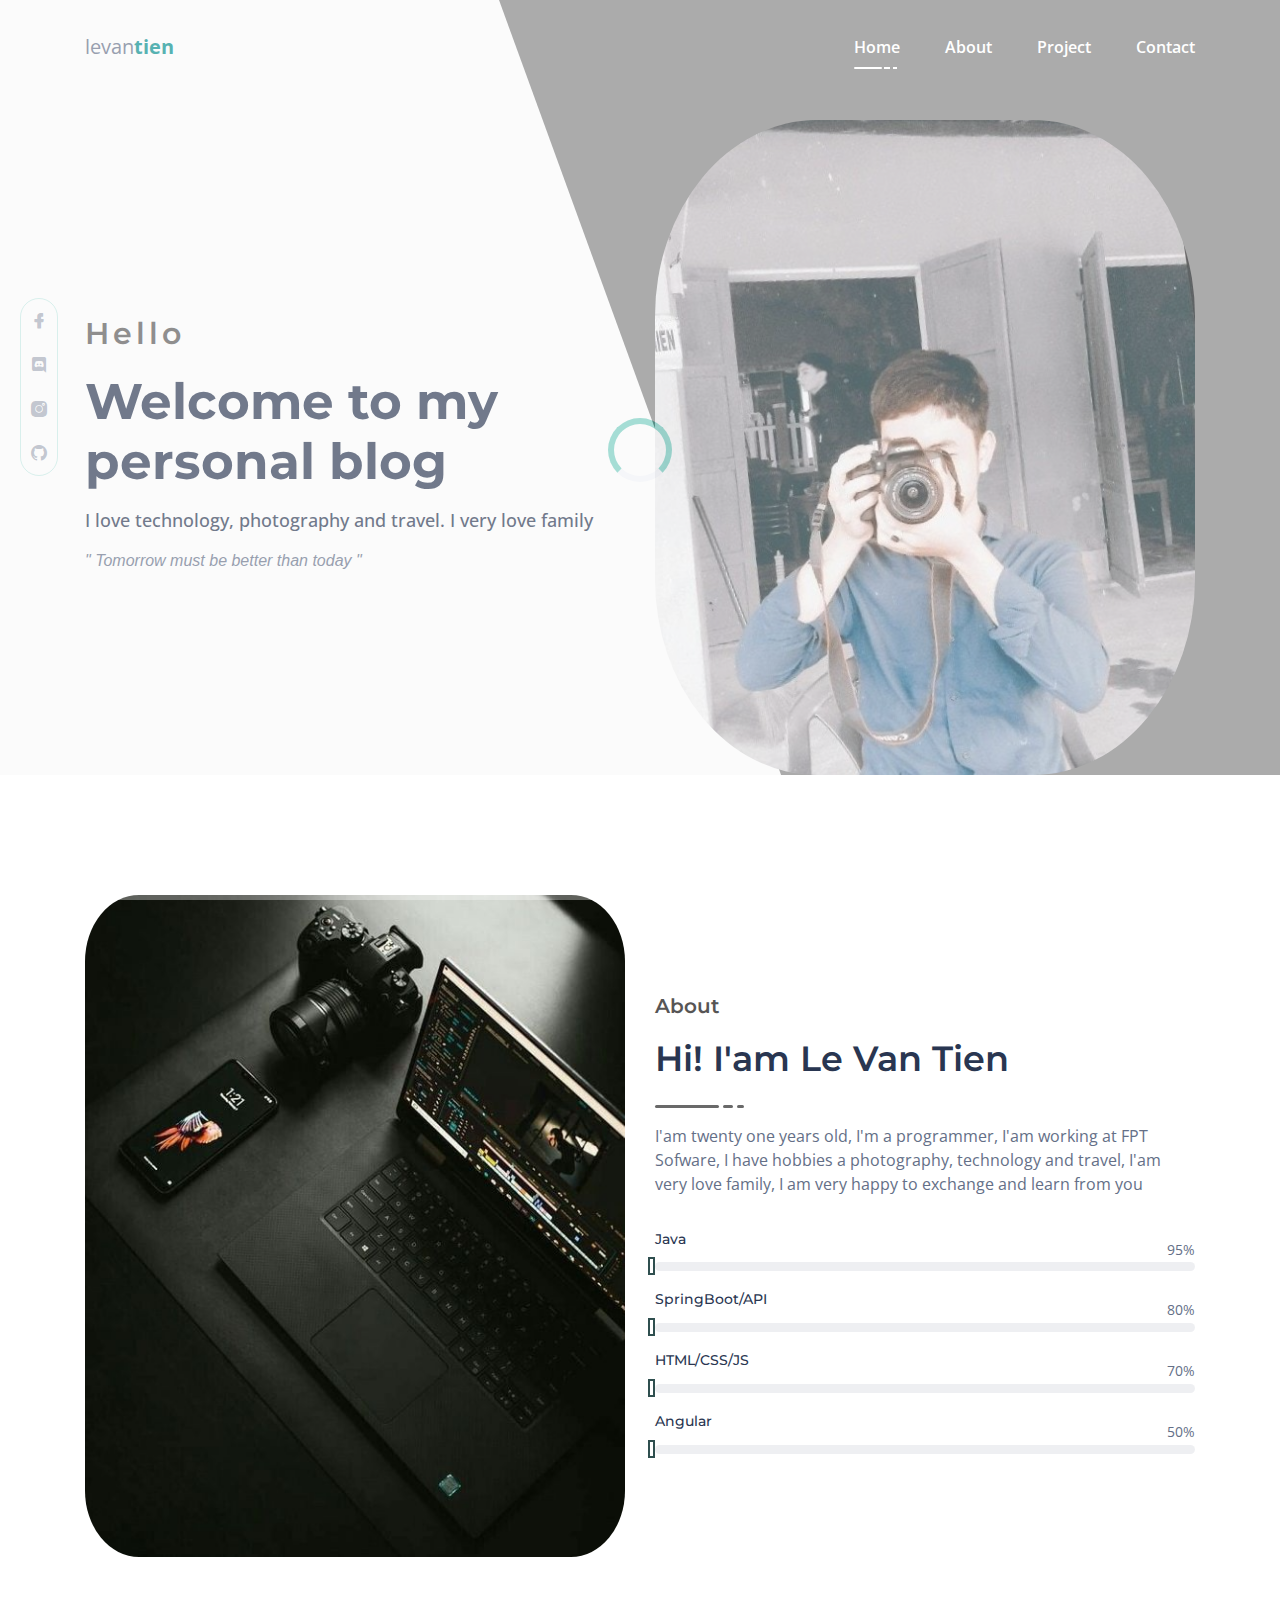
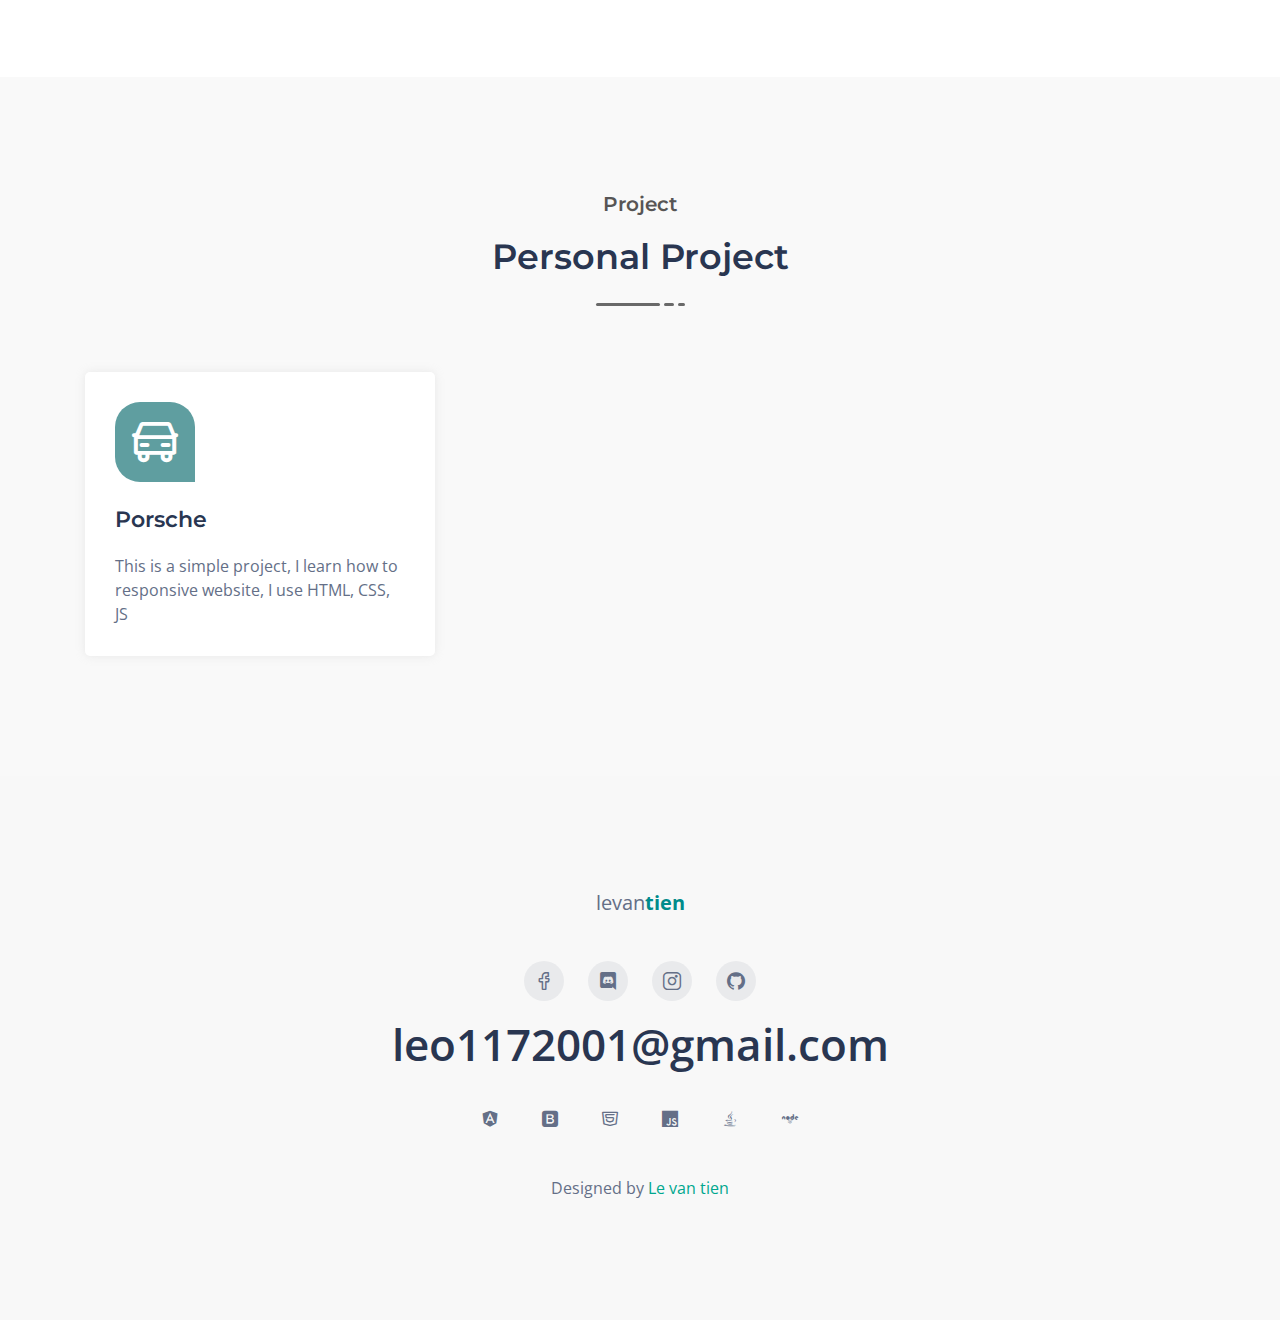
==== commit 7025b568: "update" ====
--- a/index.html
+++ b/index.html
@@ -245,7 +245,7 @@
                             <i class="lni lni-car-alt"></i>
                         </div>
                         <div class="service_content">
-                            <h4 class="service_title"><a href="#">Porsche</a></h4>
+                            <h4 class="service_title"><a href="The band/index.html">Porsche</a></h4>
                             <p>This is a simple project, I learn how to responsive website, I use HTML, CSS, JS</p>
                         </div>
                     </div> <!-- single service -->
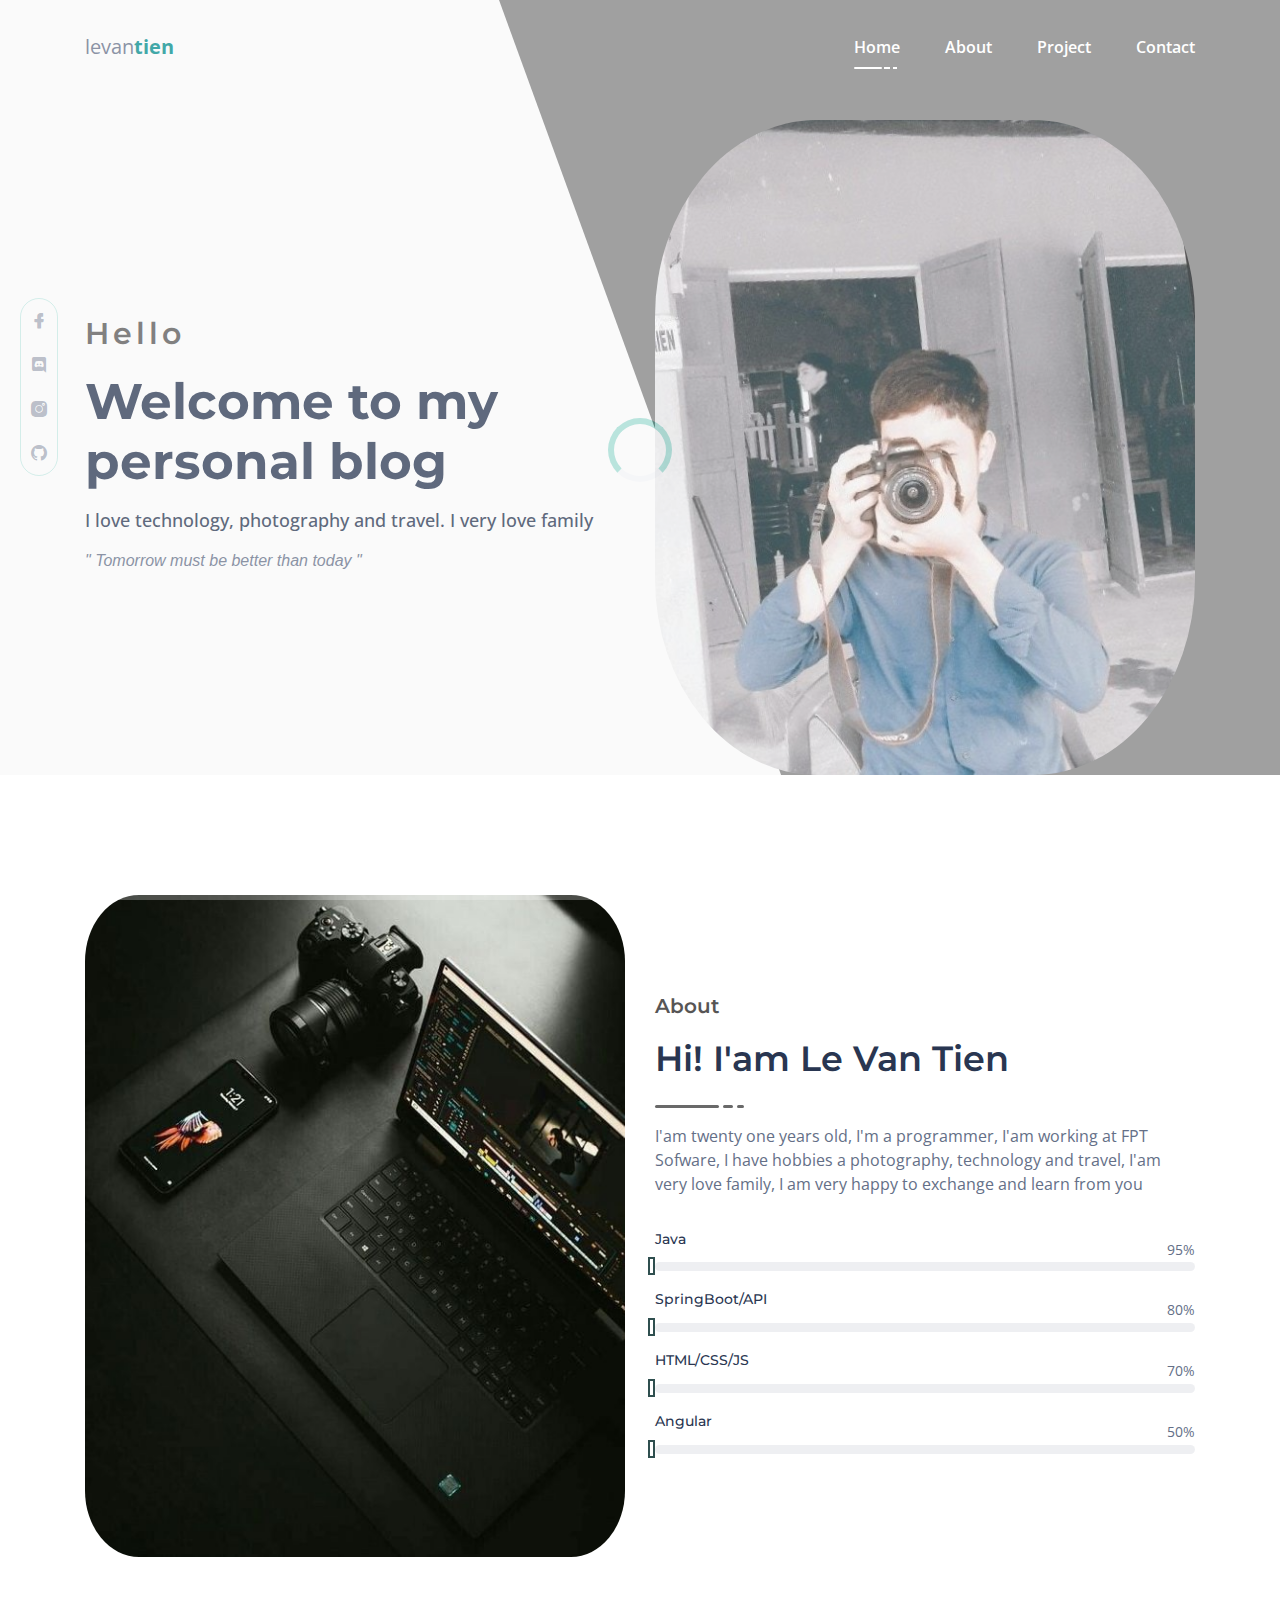
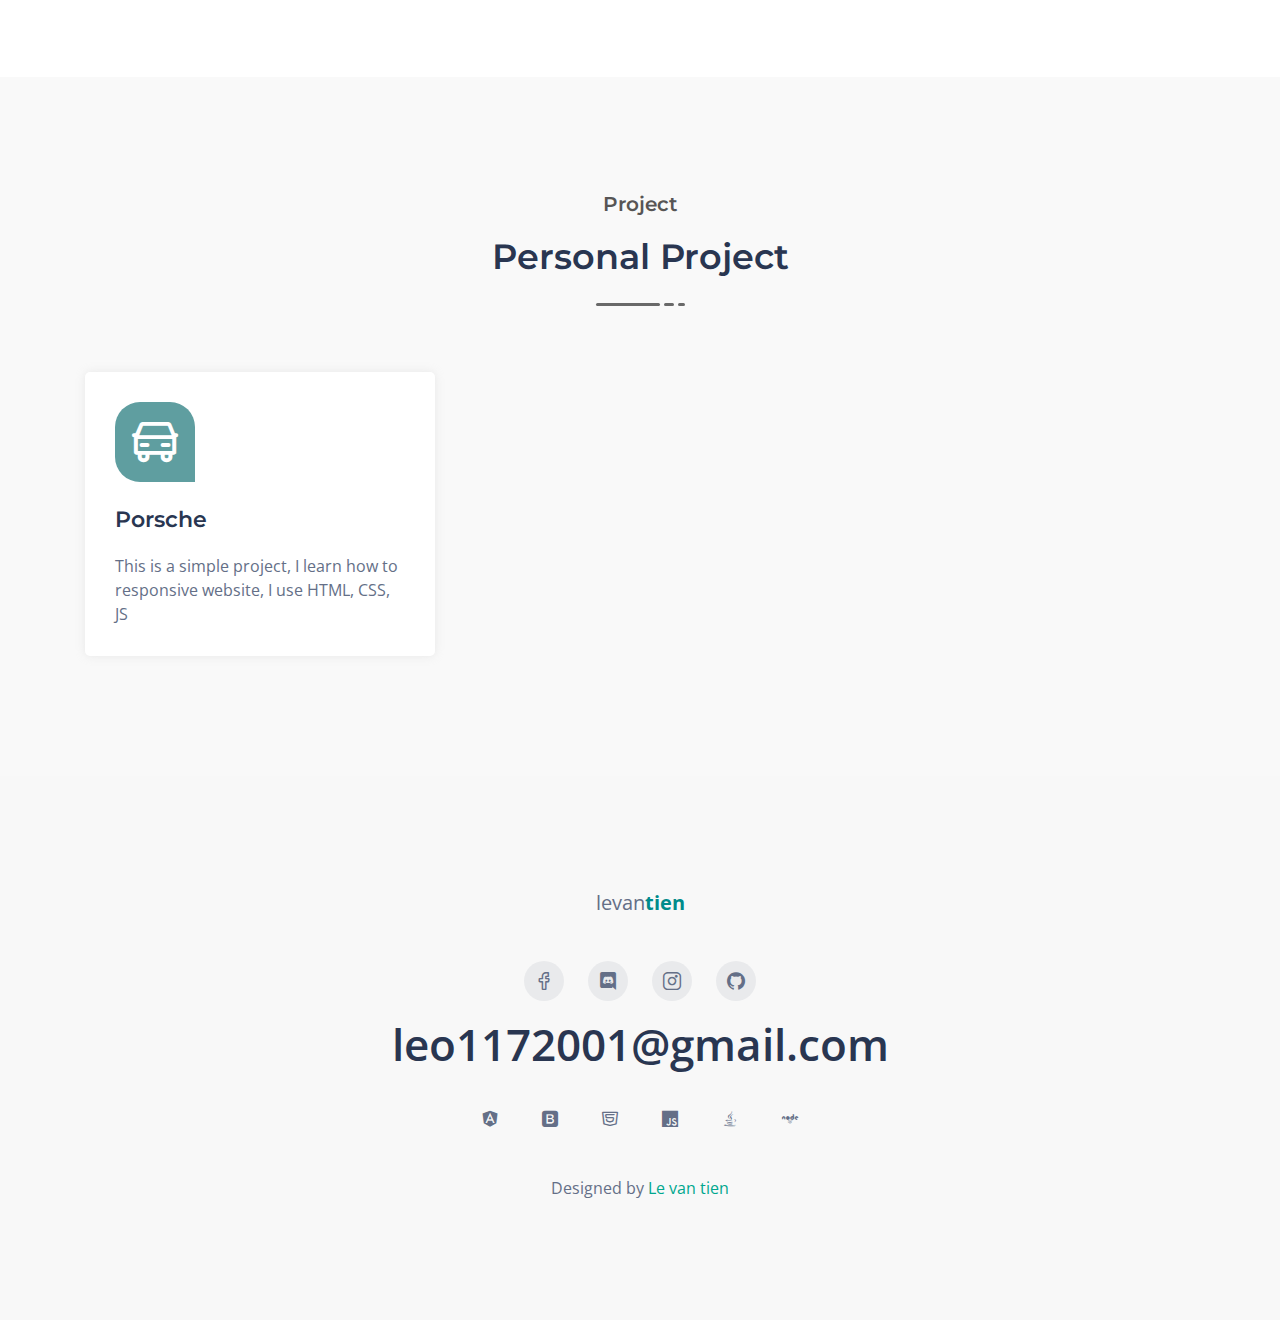
==== commit 01f3108a: "update" ====
--- a/index.html
+++ b/index.html
@@ -245,7 +245,7 @@
                             <i class="lni lni-car-alt"></i>
                         </div>
                         <div class="service_content">
-                            <h4 class="service_title"><a href="The band/index.html">Porsche</a></h4>
+                            <h4 class="service_title"><a href="Porsche/index.html">Porsche</a></h4>
                             <p>This is a simple project, I learn how to responsive website, I use HTML, CSS, JS</p>
                         </div>
                     </div> <!-- single service -->
